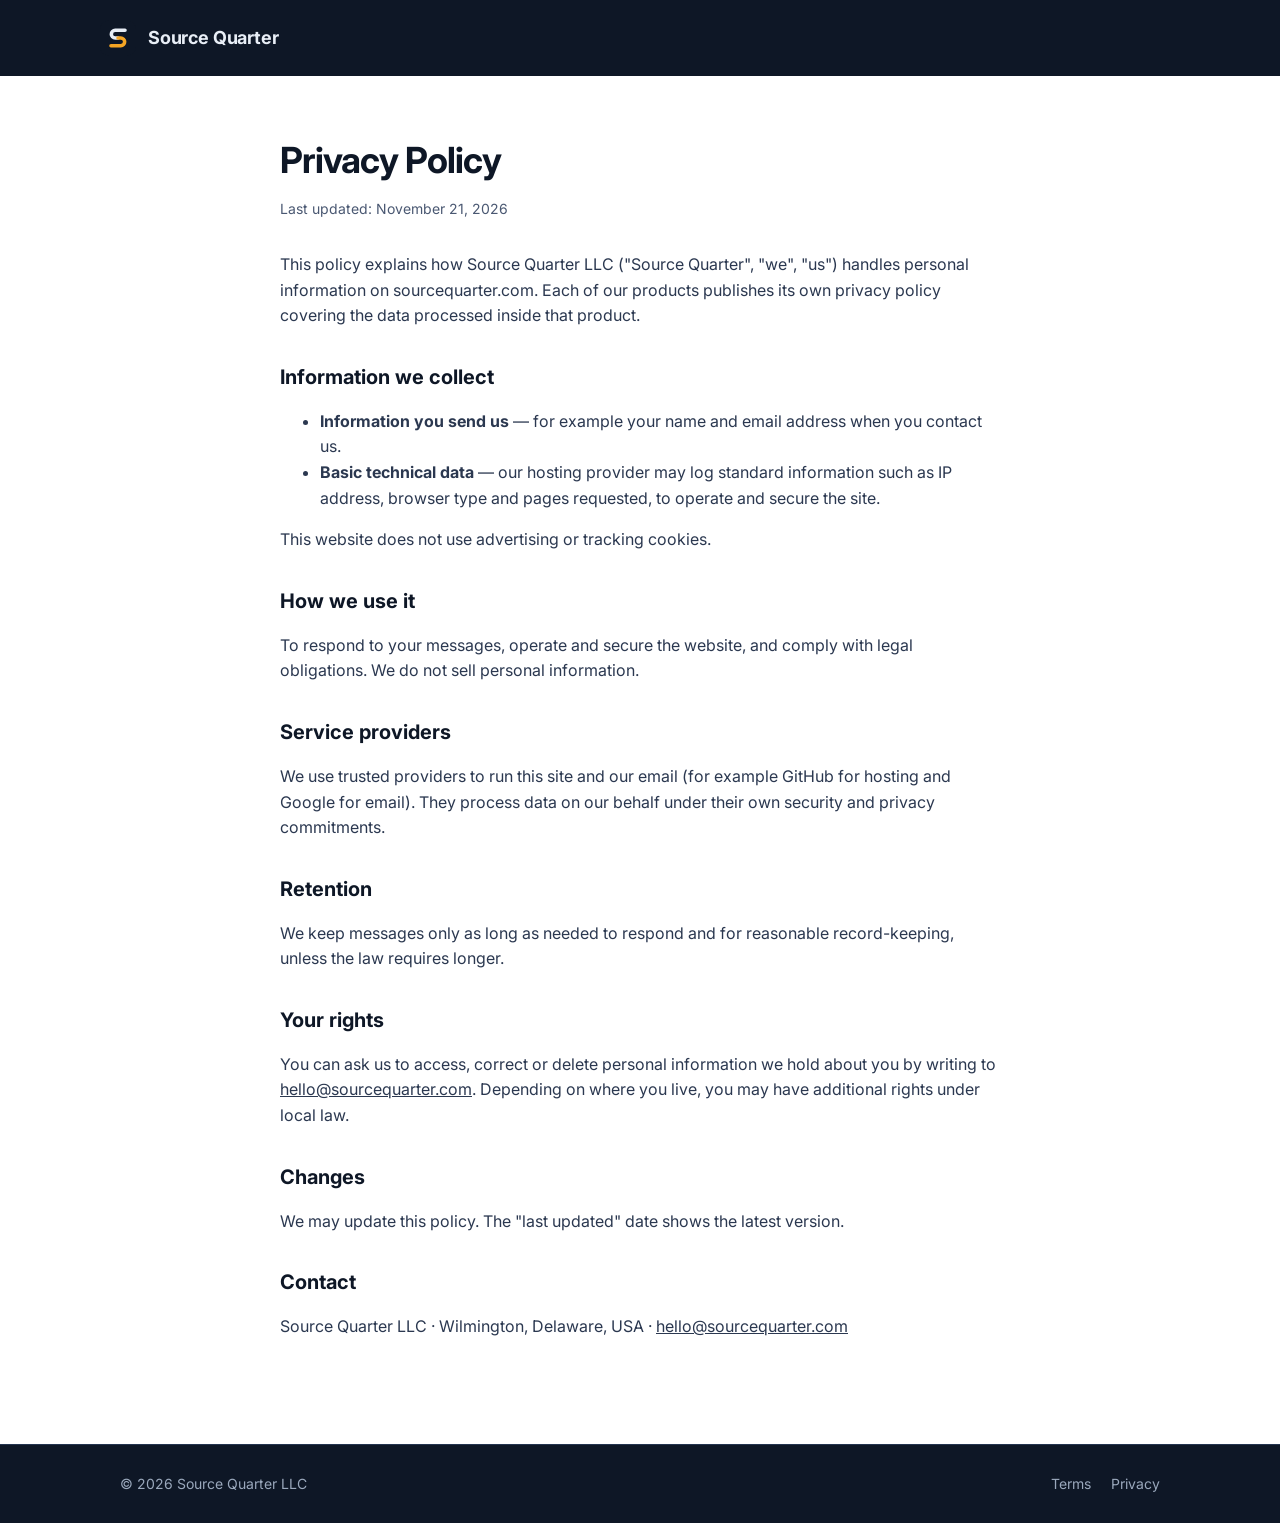
==== privacy.html @ 767f440a "Initial Source Quarter website Co-Authored-By: Claude Opus 5.5 <noreply@anthropic.com>" ====
<!doctype html>
<html lang="en">
<head>
  <meta charset="utf-8">
  <meta name="viewport" content="width=device-width, initial-scale=1">
  <title>Privacy Policy — Source Quarter</title>
  <link rel="icon" href="/assets/logo.svg" type="image/svg+xml">
  <link href="https://fonts.googleapis.com/css2?family=Inter:wght@400;600;700&display=swap" rel="stylesheet">
  <link rel="stylesheet" href="/assets/styles.css">
</head>
<body>
  <header class="site-header">
    <div class="wrap nav">
      <a class="brand" href="/"><img src="/assets/logo.svg" alt="">Source Quarter</a>
    </div>
  </header>
  <main class="legal">
    <div class="wrap">
      <h1>Privacy Policy</h1>
      <p class="updated">Last updated: November 21, 2026</p>

      <p>This policy explains how Source Quarter LLC ("Source Quarter", "we", "us") handles personal information on sourcequarter.com. Each of our products publishes its own privacy policy covering the data processed inside that product.</p>

      <h2>Information we collect</h2>
      <ul>
        <li><strong>Information you send us</strong> — for example your name and email address when you contact us.</li>
        <li><strong>Basic technical data</strong> — our hosting provider may log standard information such as IP address, browser type and pages requested, to operate and secure the site.</li>
      </ul>
      <p>This website does not use advertising or tracking cookies.</p>

      <h2>How we use it</h2>
      <p>To respond to your messages, operate and secure the website, and comply with legal obligations. We do not sell personal information.</p>

      <h2>Service providers</h2>
      <p>We use trusted providers to run this site and our email (for example GitHub for hosting and Google for email). They process data on our behalf under their own security and privacy commitments.</p>

      <h2>Retention</h2>
      <p>We keep messages only as long as needed to respond and for reasonable record-keeping, unless the law requires longer.</p>

      <h2>Your rights</h2>
      <p>You can ask us to access, correct or delete personal information we hold about you by writing to <a href="mailto:hello@sourcequarter.com">hello@sourcequarter.com</a>. Depending on where you live, you may have additional rights under local law.</p>

      <h2>Changes</h2>
      <p>We may update this policy. The "last updated" date shows the latest version.</p>

      <h2>Contact</h2>
      <p>Source Quarter LLC · Wilmington, Delaware, USA · <a href="mailto:hello@sourcequarter.com">hello@sourcequarter.com</a></p>
    </div>
  </main>
  <footer class="site-footer">
    <div class="wrap footer-row">
      <span>© 2026 Source Quarter LLC</span>
      <nav aria-label="Legal"><a href="/terms.html">Terms</a><a href="/privacy.html">Privacy</a></nav>
    </div>
  </footer>
</body>
</html>
---- assets/styles.css ----
:root {
  --navy: #0E1726;
  --navy-2: #16233A;
  --line: #24344F;
  --light: #E8EEF6;
  --muted: #9AA8BC;
  --amber: #F5A524;
  --paper: #FFFFFF;
  --ink: #0E1726;
  --ink-muted: #4A5872;
  --paper-line: #E3E8F0;
  --radius: 16px;
  --max: 1080px;
}

* { box-sizing: border-box; }
html { -webkit-text-size-adjust: 100%; }
body {
  margin: 0;
  font-family: "Inter", system-ui, -apple-system, "Segoe UI", Roboto, sans-serif;
  color: var(--ink);
  background: var(--paper);
  line-height: 1.6;
}
a { color: inherit; }
img { display: block; max-width: 100%; }

.wrap { max-width: var(--max); margin: 0 auto; padding: 0 20px; }

/* Header */
.site-header { background: var(--navy); color: var(--light); }
.nav { display: flex; align-items: center; justify-content: space-between; padding: 20px 0; gap: 16px; }
.brand { display: flex; align-items: center; gap: 12px; text-decoration: none; font-weight: 700; font-size: 18px; letter-spacing: -0.01em; }
.brand img { width: 36px; height: 36px; border-radius: 9px; }
.nav-links { display: flex; gap: 24px; font-size: 15px; }
.nav-links a { text-decoration: none; color: var(--muted); }
.nav-links a:hover { color: var(--light); }

/* Hero */
.hero { background: var(--navy); color: var(--light); padding: 72px 0 96px; }
.eyebrow { color: var(--amber); font-weight: 600; font-size: 14px; letter-spacing: 0.08em; text-transform: uppercase; margin: 0 0 16px; }
.hero h1 { font-size: clamp(36px, 6vw, 60px); line-height: 1.08; letter-spacing: -0.03em; margin: 0 0 24px; max-width: 16ch; }
.hero p.lead { font-size: clamp(17px, 2.2vw, 20px); color: var(--muted); max-width: 56ch; margin: 0 0 32px; }
.btn { display: inline-block; padding: 12px 20px; border-radius: 999px; font-weight: 600; text-decoration: none; font-size: 15px; }
.btn-primary { background: var(--amber); color: var(--navy); }
.btn-primary:hover { filter: brightness(1.05); }
.btn-ghost { color: var(--light); border: 1px solid var(--line); margin-left: 8px; }

/* Sections */
section { padding: 88px 0; }
.section-head { max-width: 640px; margin-bottom: 40px; }
.section-head h2 { font-size: clamp(28px, 4vw, 40px); letter-spacing: -0.02em; line-height: 1.15; margin: 0 0 12px; }
.section-head p { color: var(--ink-muted); margin: 0; font-size: 17px; }

.grid { display: grid; gap: 20px; grid-template-columns: repeat(auto-fit, minmax(240px, 1fr)); }
.card { border: 1px solid var(--paper-line); border-radius: var(--radius); padding: 24px; background: var(--paper); }
.card h3 { margin: 0 0 8px; font-size: 19px; letter-spacing: -0.01em; }
.card p { margin: 0; color: var(--ink-muted); font-size: 15px; }
.tag { display: inline-block; font-size: 12px; font-weight: 600; padding: 3px 10px; border-radius: 999px; background: #FFF4DE; color: #8A5A00; margin-bottom: 14px; }
.card .domain { display: block; margin-top: 14px; font-size: 14px; color: var(--ink); font-weight: 600; text-decoration: none; }

.principles { background: #F6F8FB; }
.principle { padding: 4px 0; }
.principle .num { color: var(--amber); font-weight: 700; font-size: 14px; }
.principle h3 { margin: 6px 0 6px; font-size: 18px; }
.principle p { margin: 0; color: var(--ink-muted); font-size: 15px; }

.contact { background: var(--navy); color: var(--light); }
.contact .section-head p { color: var(--muted); }
.contact a.mail { color: var(--amber); font-weight: 600; font-size: 20px; text-decoration: none; }

/* Footer */
.site-footer { background: var(--navy); color: var(--muted); border-top: 1px solid var(--line); padding: 28px 0; font-size: 14px; }
.footer-row { display: flex; flex-wrap: wrap; gap: 12px 24px; justify-content: space-between; }
.footer-row nav { display: flex; gap: 20px; }
.footer-row a { color: var(--muted); text-decoration: none; }
.footer-row a:hover { color: var(--light); }

/* Legal pages */
.legal { padding: 56px 0 88px; }
.legal .wrap { max-width: 760px; }
.legal h1 { font-size: 36px; letter-spacing: -0.02em; margin: 0 0 8px; }
.legal .updated { color: var(--ink-muted); margin: 0 0 32px; font-size: 14px; }
.legal h2 { font-size: 20px; margin: 32px 0 8px; }
.legal p, .legal li { color: #2B3850; }

@media (max-width: 640px) {
  .nav-links { display: none; }
  .hero { padding: 48px 0 64px; }
  section { padding: 64px 0; }
  .btn-ghost { margin: 12px 0 0; }
}
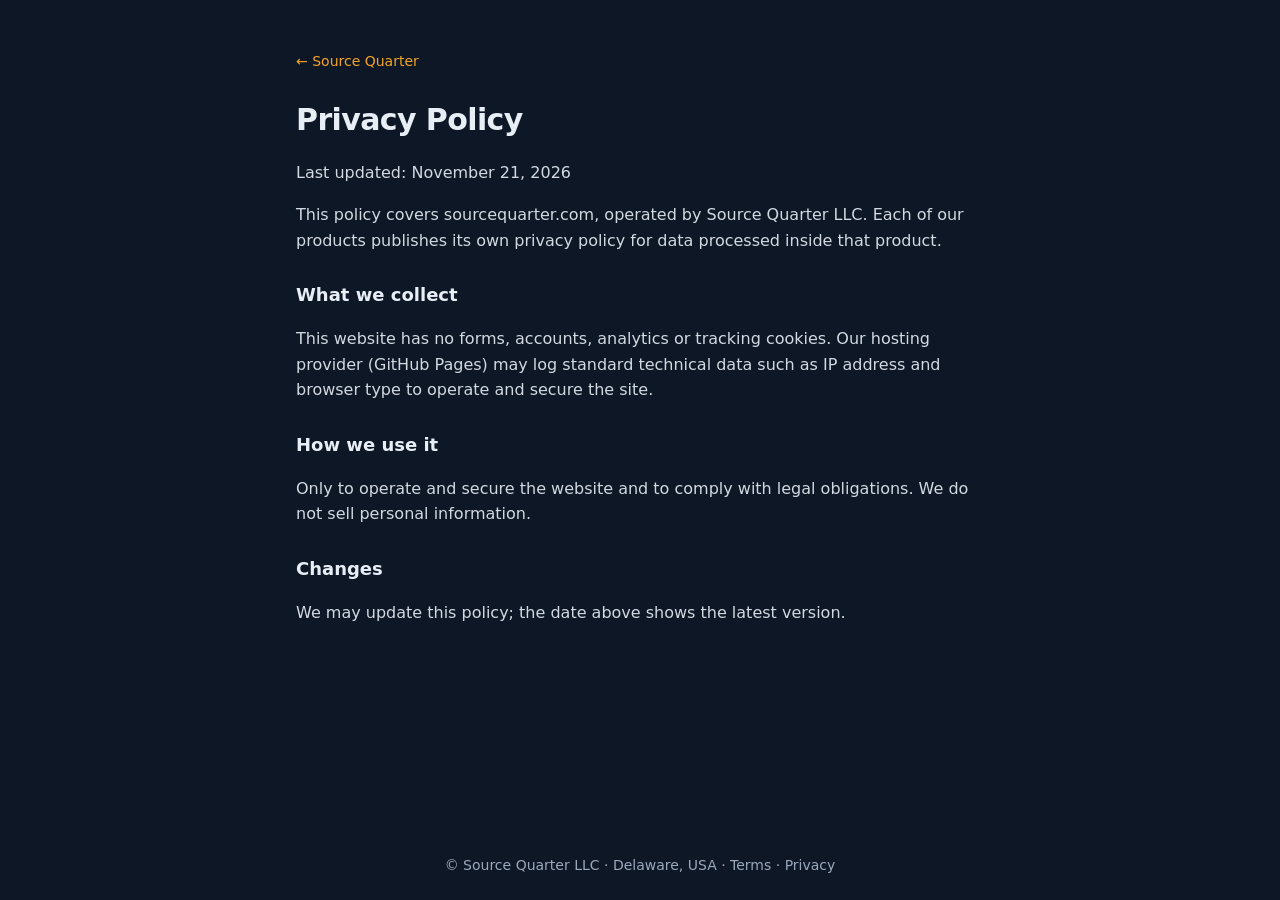
==== commit 9648035f: "Simplify site to logo, name and tagline; no contact info Co-Authored-By: Claude Opus 5.5 <noreply@an" ====
--- a/privacy.html
+++ b/privacy.html
@@ -5,53 +5,25 @@
   <meta name="viewport" content="width=device-width, initial-scale=1">
   <title>Privacy Policy — Source Quarter</title>
   <link rel="icon" href="/assets/logo.svg" type="image/svg+xml">
-  <link href="https://fonts.googleapis.com/css2?family=Inter:wght@400;600;700&display=swap" rel="stylesheet">
   <link rel="stylesheet" href="/assets/styles.css">
 </head>
 <body>
-  <header class="site-header">
-    <div class="wrap nav">
-      <a class="brand" href="/"><img src="/assets/logo.svg" alt="">Source Quarter</a>
-    </div>
-  </header>
-  <main class="legal">
-    <div class="wrap">
-      <h1>Privacy Policy</h1>
-      <p class="updated">Last updated: November 21, 2026</p>
+  <div class="legal">
+    <a class="back" href="/">← Source Quarter</a>
+    <h1>Privacy Policy</h1>
+    <p>Last updated: November 21, 2026</p>
 
-      <p>This policy explains how Source Quarter LLC ("Source Quarter", "we", "us") handles personal information on sourcequarter.com. Each of our products publishes its own privacy policy covering the data processed inside that product.</p>
+    <p>This policy covers sourcequarter.com, operated by Source Quarter LLC. Each of our products publishes its own privacy policy for data processed inside that product.</p>
 
-      <h2>Information we collect</h2>
-      <ul>
-        <li><strong>Information you send us</strong> — for example your name and email address when you contact us.</li>
-        <li><strong>Basic technical data</strong> — our hosting provider may log standard information such as IP address, browser type and pages requested, to operate and secure the site.</li>
-      </ul>
-      <p>This website does not use advertising or tracking cookies.</p>
+    <h2>What we collect</h2>
+    <p>This website has no forms, accounts, analytics or tracking cookies. Our hosting provider (GitHub Pages) may log standard technical data such as IP address and browser type to operate and secure the site.</p>
 
-      <h2>How we use it</h2>
-      <p>To respond to your messages, operate and secure the website, and comply with legal obligations. We do not sell personal information.</p>
+    <h2>How we use it</h2>
+    <p>Only to operate and secure the website and to comply with legal obligations. We do not sell personal information.</p>
 
-      <h2>Service providers</h2>
-      <p>We use trusted providers to run this site and our email (for example GitHub for hosting and Google for email). They process data on our behalf under their own security and privacy commitments.</p>
-
-      <h2>Retention</h2>
-      <p>We keep messages only as long as needed to respond and for reasonable record-keeping, unless the law requires longer.</p>
-
-      <h2>Your rights</h2>
-      <p>You can ask us to access, correct or delete personal information we hold about you by writing to <a href="mailto:hello@sourcequarter.com">hello@sourcequarter.com</a>. Depending on where you live, you may have additional rights under local law.</p>
-
-      <h2>Changes</h2>
-      <p>We may update this policy. The "last updated" date shows the latest version.</p>
-
-      <h2>Contact</h2>
-      <p>Source Quarter LLC · Wilmington, Delaware, USA · <a href="mailto:hello@sourcequarter.com">hello@sourcequarter.com</a></p>
-    </div>
-  </main>
-  <footer class="site-footer">
-    <div class="wrap footer-row">
-      <span>© 2026 Source Quarter LLC</span>
-      <nav aria-label="Legal"><a href="/terms.html">Terms</a><a href="/privacy.html">Privacy</a></nav>
-    </div>
-  </footer>
+    <h2>Changes</h2>
+    <p>We may update this policy; the date above shows the latest version.</p>
+  </div>
+  <footer>© Source Quarter LLC · Delaware, USA · <a href="/terms.html">Terms</a> · <a href="/privacy.html">Privacy</a></footer>
 </body>
 </html>
--- a/assets/styles.css
+++ b/assets/styles.css
@@ -1,92 +1,27 @@
-:root {
-  --navy: #0E1726;
-  --navy-2: #16233A;
-  --line: #24344F;
-  --light: #E8EEF6;
-  --muted: #9AA8BC;
-  --amber: #F5A524;
-  --paper: #FFFFFF;
-  --ink: #0E1726;
-  --ink-muted: #4A5872;
-  --paper-line: #E3E8F0;
-  --radius: 16px;
-  --max: 1080px;
-}
-
+:root { --navy: #0E1726; --light: #E8EEF6; --muted: #9AA8BC; --amber: #F5A524; }
 * { box-sizing: border-box; }
-html { -webkit-text-size-adjust: 100%; }
 body {
   margin: 0;
-  font-family: "Inter", system-ui, -apple-system, "Segoe UI", Roboto, sans-serif;
-  color: var(--ink);
-  background: var(--paper);
+  min-height: 100vh;
+  display: flex;
+  flex-direction: column;
+  background: var(--navy);
+  color: var(--light);
+  font-family: system-ui, -apple-system, "Segoe UI", Roboto, sans-serif;
   line-height: 1.6;
 }
-a { color: inherit; }
-img { display: block; max-width: 100%; }
-
-.wrap { max-width: var(--max); margin: 0 auto; padding: 0 20px; }
-
-/* Header */
-.site-header { background: var(--navy); color: var(--light); }
-.nav { display: flex; align-items: center; justify-content: space-between; padding: 20px 0; gap: 16px; }
-.brand { display: flex; align-items: center; gap: 12px; text-decoration: none; font-weight: 700; font-size: 18px; letter-spacing: -0.01em; }
-.brand img { width: 36px; height: 36px; border-radius: 9px; }
-.nav-links { display: flex; gap: 24px; font-size: 15px; }
-.nav-links a { text-decoration: none; color: var(--muted); }
-.nav-links a:hover { color: var(--light); }
-
-/* Hero */
-.hero { background: var(--navy); color: var(--light); padding: 72px 0 96px; }
-.eyebrow { color: var(--amber); font-weight: 600; font-size: 14px; letter-spacing: 0.08em; text-transform: uppercase; margin: 0 0 16px; }
-.hero h1 { font-size: clamp(36px, 6vw, 60px); line-height: 1.08; letter-spacing: -0.03em; margin: 0 0 24px; max-width: 16ch; }
-.hero p.lead { font-size: clamp(17px, 2.2vw, 20px); color: var(--muted); max-width: 56ch; margin: 0 0 32px; }
-.btn { display: inline-block; padding: 12px 20px; border-radius: 999px; font-weight: 600; text-decoration: none; font-size: 15px; }
-.btn-primary { background: var(--amber); color: var(--navy); }
-.btn-primary:hover { filter: brightness(1.05); }
-.btn-ghost { color: var(--light); border: 1px solid var(--line); margin-left: 8px; }
-
-/* Sections */
-section { padding: 88px 0; }
-.section-head { max-width: 640px; margin-bottom: 40px; }
-.section-head h2 { font-size: clamp(28px, 4vw, 40px); letter-spacing: -0.02em; line-height: 1.15; margin: 0 0 12px; }
-.section-head p { color: var(--ink-muted); margin: 0; font-size: 17px; }
-
-.grid { display: grid; gap: 20px; grid-template-columns: repeat(auto-fit, minmax(240px, 1fr)); }
-.card { border: 1px solid var(--paper-line); border-radius: var(--radius); padding: 24px; background: var(--paper); }
-.card h3 { margin: 0 0 8px; font-size: 19px; letter-spacing: -0.01em; }
-.card p { margin: 0; color: var(--ink-muted); font-size: 15px; }
-.tag { display: inline-block; font-size: 12px; font-weight: 600; padding: 3px 10px; border-radius: 999px; background: #FFF4DE; color: #8A5A00; margin-bottom: 14px; }
-.card .domain { display: block; margin-top: 14px; font-size: 14px; color: var(--ink); font-weight: 600; text-decoration: none; }
-
-.principles { background: #F6F8FB; }
-.principle { padding: 4px 0; }
-.principle .num { color: var(--amber); font-weight: 700; font-size: 14px; }
-.principle h3 { margin: 6px 0 6px; font-size: 18px; }
-.principle p { margin: 0; color: var(--ink-muted); font-size: 15px; }
-
-.contact { background: var(--navy); color: var(--light); }
-.contact .section-head p { color: var(--muted); }
-.contact a.mail { color: var(--amber); font-weight: 600; font-size: 20px; text-decoration: none; }
-
-/* Footer */
-.site-footer { background: var(--navy); color: var(--muted); border-top: 1px solid var(--line); padding: 28px 0; font-size: 14px; }
-.footer-row { display: flex; flex-wrap: wrap; gap: 12px 24px; justify-content: space-between; }
-.footer-row nav { display: flex; gap: 20px; }
-.footer-row a { color: var(--muted); text-decoration: none; }
-.footer-row a:hover { color: var(--light); }
+main { flex: 1; display: flex; flex-direction: column; align-items: center; justify-content: center; text-align: center; padding: 48px 16px; }
+.logo { border-radius: 18px; margin-bottom: 24px; }
+h1 { margin: 0 0 8px; font-size: 36px; letter-spacing: -0.02em; }
+main p { margin: 0 0 24px; color: var(--muted); font-size: 18px; }
+a { color: var(--amber); text-decoration: none; }
+a:hover { text-decoration: underline; }
+footer { text-align: center; padding: 24px 16px; color: var(--muted); font-size: 14px; }
+footer a { color: var(--muted); }
 
 /* Legal pages */
-.legal { padding: 56px 0 88px; }
-.legal .wrap { max-width: 760px; }
-.legal h1 { font-size: 36px; letter-spacing: -0.02em; margin: 0 0 8px; }
-.legal .updated { color: var(--ink-muted); margin: 0 0 32px; font-size: 14px; }
-.legal h2 { font-size: 20px; margin: 32px 0 8px; }
-.legal p, .legal li { color: #2B3850; }
-
-@media (max-width: 640px) {
-  .nav-links { display: none; }
-  .hero { padding: 48px 0 64px; }
-  section { padding: 64px 0; }
-  .btn-ghost { margin: 12px 0 0; }
-}
+.legal { flex: 1; width: 100%; max-width: 720px; margin: 0 auto; padding: 48px 16px; }
+.legal h1 { font-size: 30px; }
+.legal h2 { font-size: 18px; margin: 28px 0 6px; }
+.legal p, .legal li { color: var(--light); opacity: 0.9; }
+.back { display: inline-block; margin-bottom: 24px; font-size: 14px; }
